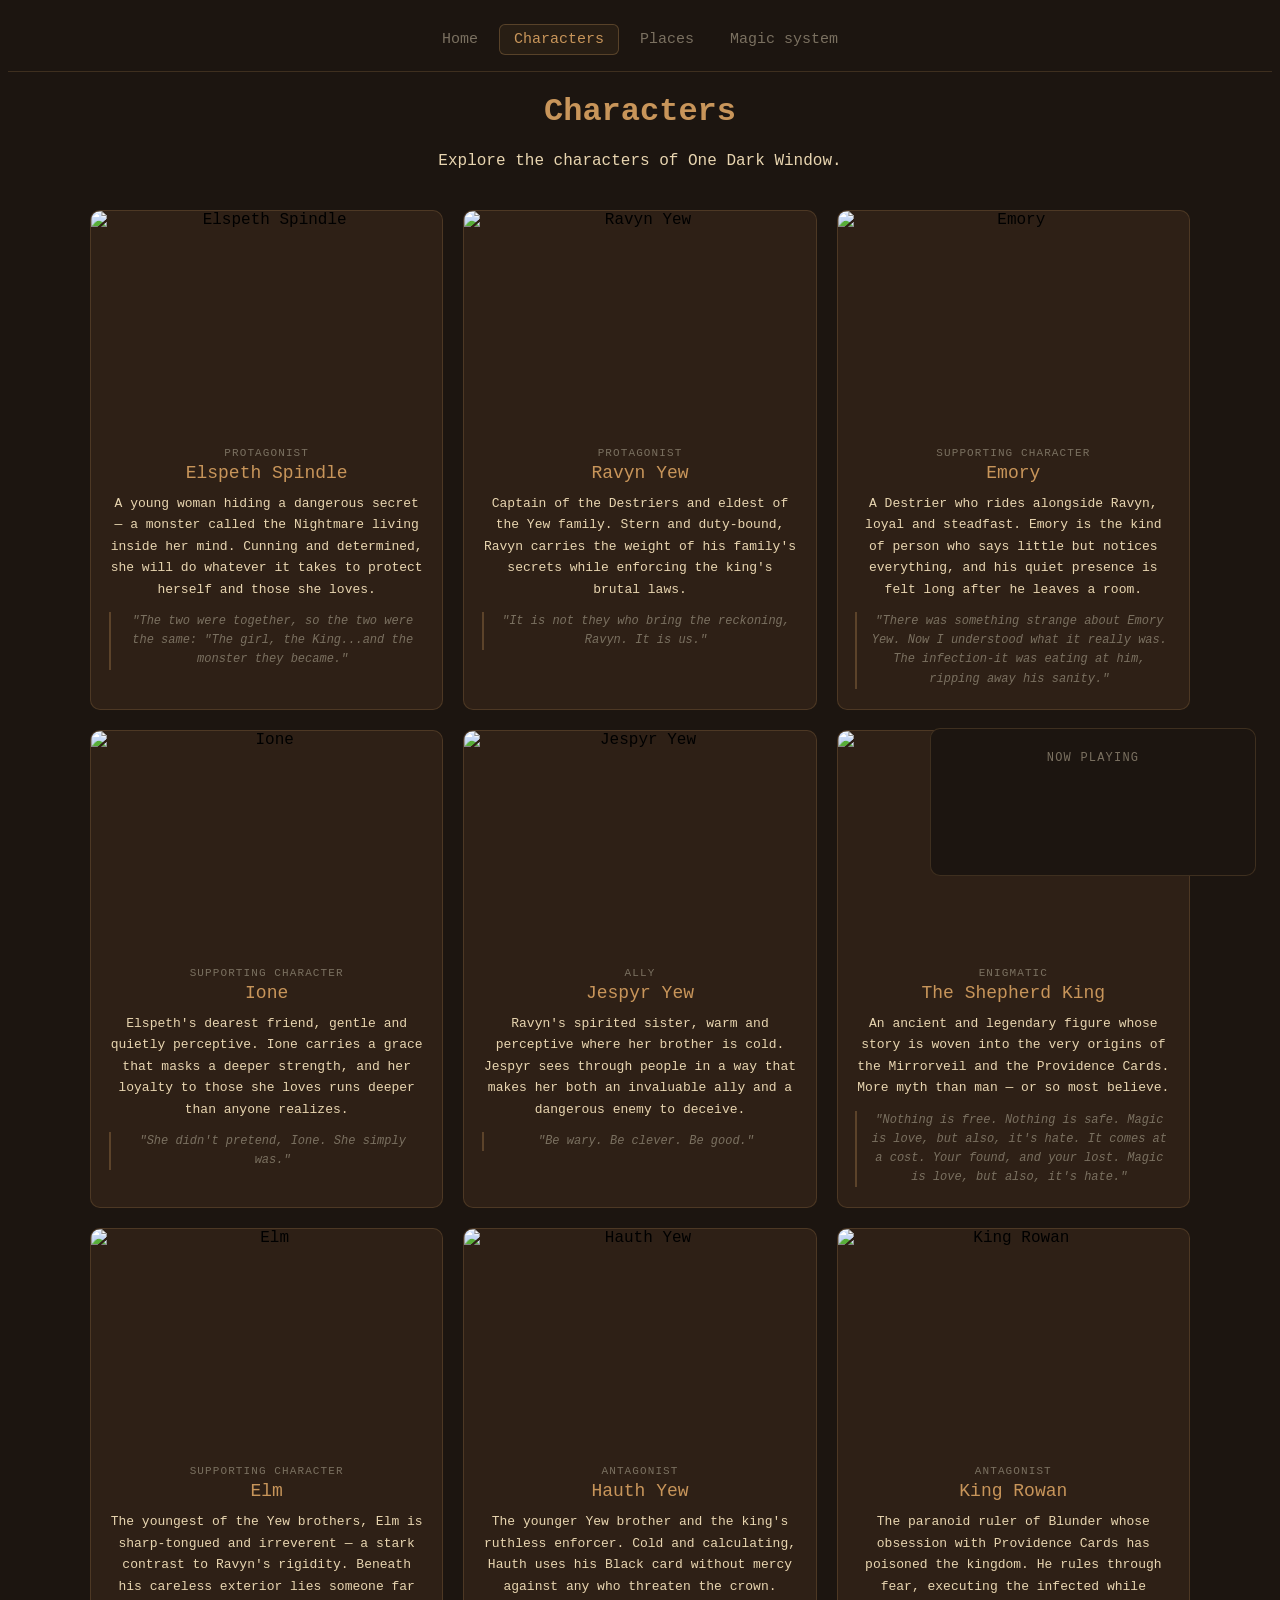
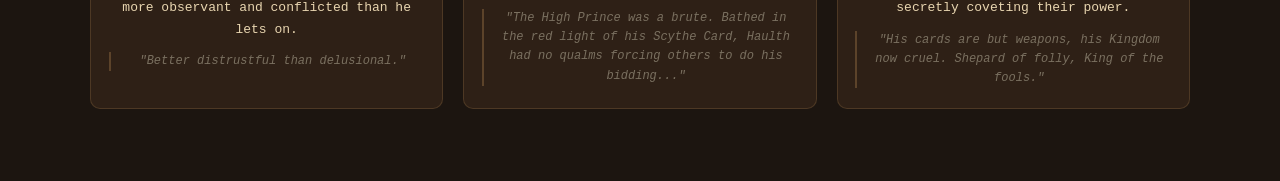
==== characters.html @ 6771c368 "Add files via upload" ====
<!DOCTYPE html>
<html lang="en">
<head>
    <title>Infected Archive</title>
    <link rel="stylesheet" href="style.css">
</head>
<body>
 <nav class="site-nav">
  <div class="nav-links">
    <a href="index.html" class="nav-link">Home</a>
    <a href="characters.html" class="nav-link active">Characters</a>
    <a href="places.html" class="nav-link">Places</a>
    <a href="magic.html" class="nav-link">Magic system</a>
  </div>
</nav>
    <h1>Characters</h1>
    <p>Explore the characters of One Dark Window.</p>
  <div class="character-grid">
    <div class="char-card">
      <img src="assets/elspeth.jpg" alt="Elspeth Spindle" class="char-img">
      <div class="char-body">
        <p class="char-role">Protagonist</p>
        <h2 class="char-name">Elspeth Spindle</h2>
        <p class="char-desc">A young woman hiding a dangerous secret — a monster called the Nightmare living inside her mind. Cunning and determined, she will do whatever it takes to protect herself and those she loves.</p>
      <p class="char-quote">"The two were together, so the two were the same: "The girl, the King...and the monster they became."</p>
      </div>
    </div>

      <div class="char-card">
      <img src="assets/ravyn.jpg" alt="Ravyn Yew" class="char-img">
      <div class="char-body">
        <p class="char-role">Protagonist</p>
        <h2 class="char-name">Ravyn Yew</h2>
        <p class="char-desc">Captain of the Destriers and eldest of the Yew family. Stern and duty-bound, Ravyn carries the weight of his family's secrets while enforcing the king's brutal laws.</p>
        <p class="char-quote">"It is not they who bring the reckoning, Ravyn. It is us."</p>
      </div>
    </div>

    <div class="char-card">
      <img src="assets/emory.jpg" alt="Emory" class="char-img">
      <div class="char-body">
        <p class="char-role">Supporting character</p>
        <h2 class="char-name">Emory</h2>
        <p class="char-desc">A Destrier who rides alongside Ravyn, loyal and steadfast. Emory is the kind of person who says little but notices everything, and his quiet presence is felt long after he leaves a room.</p>
        <p class="char-quote">"There was something strange about Emory Yew. Now I understood what it really was. The infection-it was eating at him, ripping away his sanity."</p>
      </div>
    </div>

    <div class="char-card">
      <img src="assets/ione.jpg" alt="Ione" class="char-img">
      <div class="char-body">
        <p class="char-role">Supporting character</p>
        <h2 class="char-name">Ione</h2>
        <p class="char-desc">Elspeth's dearest friend, gentle and quietly perceptive. Ione carries a grace that masks a deeper strength, and her loyalty to those she loves runs deeper than anyone realizes.</p>
        <p class="char-quote">"She didn't pretend, Ione. She simply was."</p>
      </div>
    </div>

    <div class="char-card">
      <img src="assets/jespyr.jpg" alt="Jespyr Yew" class="char-img">
      <div class="char-body">
        <p class="char-role">Ally</p>
        <h2 class="char-name">Jespyr Yew</h2>
        <p class="char-desc">Ravyn's spirited sister, warm and perceptive where her brother is cold. Jespyr sees through people in a way that makes her both an invaluable ally and a dangerous enemy to deceive.</p>
        <p class="char-quote">"Be wary. Be clever. Be good."</p>
      </div>
    </div>

    <div class="char-card">
      <img src="assets/shepardKing.jpg" alt="The Shepherd King" class="char-img">
      <div class="char-body">
        <p class="char-role">Enigmatic</p>
        <h2 class="char-name">The Shepherd King</h2>
        <p class="char-desc">An ancient and legendary figure whose story is woven into the very origins of the Mirrorveil and the Providence Cards. More myth than man — or so most believe.</p>
        <p class="char-quote">"Nothing is free. Nothing is safe. Magic is love, but also, it's hate. It comes at a cost. Your found, and your lost. Magic is love, but also, it's hate."</p>
      </div>
    </div>

    <div class="char-card">
      <img src="assets/elm.jpg" alt="Elm" class="char-img">
      <div class="char-body">
        <p class="char-role">Supporting character</p>
        <h2 class="char-name">Elm</h2>
        <p class="char-desc">The youngest of the Yew brothers, Elm is sharp-tongued and irreverent — a stark contrast to Ravyn's rigidity. Beneath his careless exterior lies someone far more observant and conflicted than he lets on.</p>
        <p class="char-quote">"Better distrustful than delusional."</p>
      </div>
    </div>

    <div class="char-card">
      <img src="assets/hauth.jpg" alt="Hauth Yew" class="char-img">
      <div class="char-body">
        <p class="char-role">Antagonist</p>
        <h2 class="char-name">Hauth Yew</h2>
        <p class="char-desc">The younger Yew brother and the king's ruthless enforcer. Cold and calculating, Hauth uses his Black card without mercy against any who threaten the crown.</p>
        <p class="char-quote">"The High Prince was a brute. Bathed in the red light of his Scythe Card, Haulth had no qualms forcing others to do his bidding..."</p>
      </div>
    </div>

    <div class="char-card">
      <img src="assets/kingRowan.jpg" alt="King Rowan" class="char-img">
      <div class="char-body">
        <p class="char-role">Antagonist</p>
        <h2 class="char-name">King Rowan</h2>
        <p class="char-desc">The paranoid ruler of Blunder whose obsession with Providence Cards has poisoned the kingdom. He rules through fear, executing the infected while secretly coveting their power.</p>
        <p class="char-quote">"His cards are but weapons, his Kingdom now cruel. Shepard of folly, King of the fools."</p>
      </div>
    </div>

  </div>

  <div class="music-player">
    <p class="music-label">Now playing</p>
    <iframe
      src="https://open.spotify.com/embed/track/52fx0q6CeVVoPkl6RITWLf?utm_source=generator"
      allow="autoplay; clipboard-write; encrypted-media; fullscreen; picture-in-picture"
      loading="lazy">
    </iframe>
  </div>

  <script>
    const player = document.querySelector('.music-player');
    let isDragging = false;
    let offsetX, offsetY;
    player.addEventListener('mousedown', (e) => {
      isDragging = true;
      offsetX = e.clientX - player.getBoundingClientRect().left;
      offsetY = e.clientY - player.getBoundingClientRect().top;
      player.style.cursor = 'grabbing';
    });
    document.addEventListener('mousemove', (e) => {
      if (!isDragging) return;
      player.style.left = e.clientX - offsetX + 'px';
      player.style.top = e.clientY - offsetY + 'px';
    });
    document.addEventListener('mouseup', () => {
      isDragging = false;
      player.style.cursor = 'grab';
    });
  </script>

  </body>
</html>
---- style.css ----
img { 
    width:200px;
}

body { 
    text-align: center;
    font-family:'Courier New', Courier, monospace;
    background: #1C1510;
}

h1 {
    color: #C8955A;
}
p {
    color: #E8D5B0
}
.home-page {
    max-width: 700px;
    margin: 0 auto;
}

.site-nav {
    display: flex;
    justify-content: center;
    padding: 16px 28px;
    background:#1C1510;
    border-bottom: 0.5px solid rgba(200, 149, 90, 0.2);
}

.nav-links {
    display:flex;
    gap: 6px;
}
.nav-link {
    font-family: 'Courier New', Courier, monospace;
    font-size: 15px;
    color: #7a7060;
    padding: 6px 14px;
    border-radius:6px;
    text-decoration: none;
    border: 0.5px solid transparent;
    transition: color 0.15s, background 0.15s;
}
.nav-link:hover {
color:#E8D5B0;
background: rgba(232, 213, 176, 0.07);
}
.nav-link.active {
    color: #C8955A;
    border-color: rgba(200, 149, 90, 0.3);
    background: rgba(200, 149, 90, 0.07);
}

.music-player {
    position: fixed;
    bottom: 24px;
    right: 24px;
    display: flex;
    flex-direction: column;
    align-items:center;
    gap:8px;
    z-index: 999;
    cursor: grab;
    background: #1C1510;
    border: 0.5px solid rgba(200,149,90,0.2);
    border-radius: 10px;
    padding: 10px 12px;
}
.music-label {
    font-family:'Courier New', Courier, monospace;
    font-size: 12px;
    letter-spacing:0.1em;
    text-transform: uppercase;
    color:#7A7060;
}
.music-player iframe {
    width: 300px;
    height: 80px;
    border: none;
    border-radius: 12px;
}

.character-grid {
display: grid;
grid-template-columns: repeat(3, 1fr);
gap:20px;
padding: 1.5rem 2rem 4rem;
max-width:1100px;
margin: 0 auto;
}

.char-card {
    background: #2E2016;
    border: 0.5px solid rgba(200,149,90,0.2);
    border-radius: 10px;
    overflow:hidden;
}
.char-img {
    width: 100%;
    height:220px;
    object-fit:cover;
    display: block;
}
.char-body {
    padding: 1rem 1.1rem 1.25rem;
}

.char-role {
    font-family:'Courier New', Courier, monospace;
    font-size: 11px;
    text-transform: uppercase;
    letter-spacing: 0.1em;
    color: #7A7060;
    margin: 0 0 4px;
}
.char-name {
    font-family:'Courier New', Courier, monospace;
    font-size: 18px;
    font-weight: 400;
    color: #C8955A;
    margin: 0 0 10px;
}
.char-desc {
    font-family:'Courier New', Courier, monospace;
    font-size: 13px;
    color: #E8D5B0;
    line-height: 1.65;
    margin: 0 0 12px;
}
.char-quote {
    font-family:'Courier New', Courier, monospace;
    font-size: 12px;
    font-style: italic;
    color: #7A7060;
    border-left: 2px solid rgba(200,149,90,0.3);
    padding-left: 10px;
    margin: 0;
    line-height: 1.6;
}

.place-card {
    border: 1px solid orange;
    border-radius: 10px;
    padding: 20px;
    width: 300px;
    background: #2E2016;
}
.tag {
    font-size: 11px;
    color: #1C1510;
    background: #C8955A;
    padding: 4px 10px;
    border-radius: 99px;
}

.place-card h2 {
    color: #C8955A;
    font-size: 20px;
    margin-bottom: 10px;
}

.places-grid {
    display:flex;
    gap:20px;
}

.magic-page {
    max-width:680px;
    margin: 0 auto;
    padding: 2rem;
}
.magic-page h2 {
    color: #C8955A;
    font-size: 20px;
    margin-bottom: 10px;
}
.intro {
    font-style: italic;
    color:#C8955A;
    font-size: 18px;
    text-align:center;
}

.fact-box {
    background: #2E2016;
    border-left: 3px solid #C8955A;
    border-radius: 0 8px 8px 0;
    padding: 14px 18px;
    margin: 1.5rem 0;
    color:#E8D5B0;
    font-style: italic;
}

.magic-card {
    width: 150px;
    height: 220px;
    background: #2E2016;
    border: 1px solid #C8955A;
    border-radius: 10px;
    padding: 16px;
    display:flex;
    flex-direction: column;
    justify-content: center;
    align-items: center;
}
.magic-card h3 {
    color: #C8955A;
    font-size: 15px;
    text-align:center;
    margin-bottom: 8px;
}
.magic-card p {
    color: #E8D5B0;
    font-size: 12px;
    text-align: center;
    font-style:italic;
    line-height: 1.6;
}
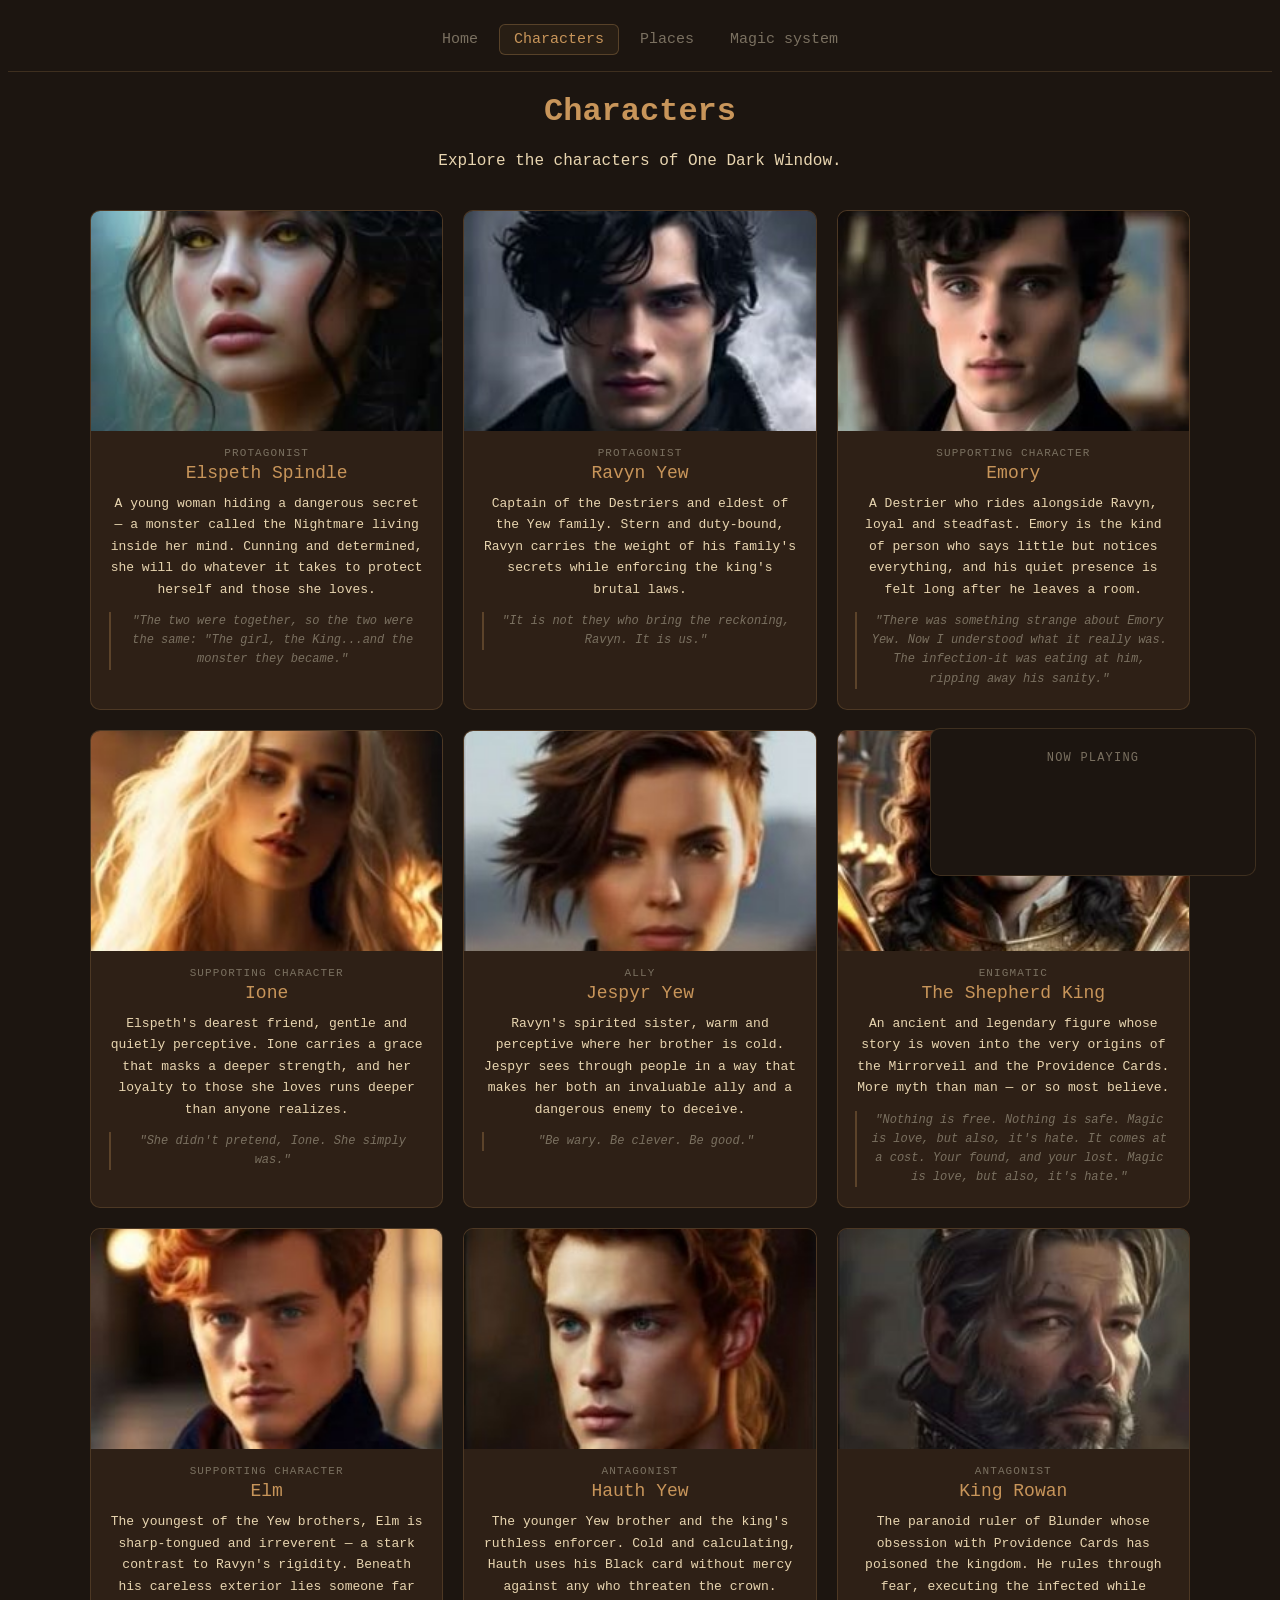
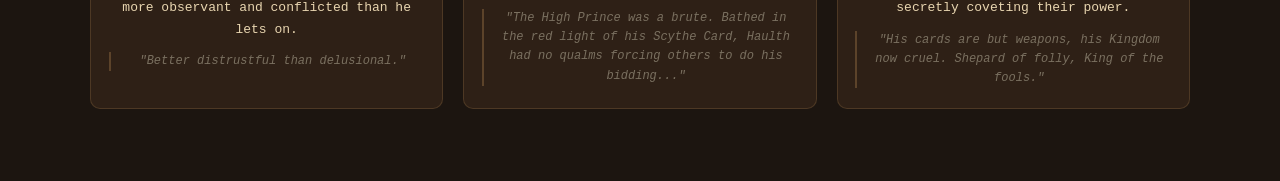
==== commit abf45cdf: "Fix HTML character encoding and image paths" ====
--- a/characters.html
+++ b/characters.html
@@ -17,7 +17,7 @@
     <p>Explore the characters of One Dark Window.</p>
   <div class="character-grid">
     <div class="char-card">
-      <img src="assets/elspeth.jpg" alt="Elspeth Spindle" class="char-img">
+      <img src="elspeth.jpg" alt="Elspeth Spindle" class="char-img">
       <div class="char-body">
         <p class="char-role">Protagonist</p>
         <h2 class="char-name">Elspeth Spindle</h2>
@@ -27,7 +27,7 @@
     </div>
 
       <div class="char-card">
-      <img src="assets/ravyn.jpg" alt="Ravyn Yew" class="char-img">
+      <img src="ravyn.jpg" alt="Ravyn Yew" class="char-img">
       <div class="char-body">
         <p class="char-role">Protagonist</p>
         <h2 class="char-name">Ravyn Yew</h2>
@@ -37,7 +37,7 @@
     </div>
 
     <div class="char-card">
-      <img src="assets/emory.jpg" alt="Emory" class="char-img">
+      <img src="emory.jpg" alt="Emory" class="char-img">
       <div class="char-body">
         <p class="char-role">Supporting character</p>
         <h2 class="char-name">Emory</h2>
@@ -47,7 +47,7 @@
     </div>
 
     <div class="char-card">
-      <img src="assets/ione.jpg" alt="Ione" class="char-img">
+      <img src="ione.jpg" alt="Ione" class="char-img">
       <div class="char-body">
         <p class="char-role">Supporting character</p>
         <h2 class="char-name">Ione</h2>
@@ -57,7 +57,7 @@
     </div>
 
     <div class="char-card">
-      <img src="assets/jespyr.jpg" alt="Jespyr Yew" class="char-img">
+      <img src="jespyr.jpg" alt="Jespyr Yew" class="char-img">
       <div class="char-body">
         <p class="char-role">Ally</p>
         <h2 class="char-name">Jespyr Yew</h2>
@@ -67,7 +67,7 @@
     </div>
 
     <div class="char-card">
-      <img src="assets/shepardKing.jpg" alt="The Shepherd King" class="char-img">
+      <img src="shepardKing.jpg" alt="The Shepherd King" class="char-img">
       <div class="char-body">
         <p class="char-role">Enigmatic</p>
         <h2 class="char-name">The Shepherd King</h2>
@@ -77,7 +77,7 @@
     </div>
 
     <div class="char-card">
-      <img src="assets/elm.jpg" alt="Elm" class="char-img">
+      <img src="elm.jpg" alt="Elm" class="char-img">
       <div class="char-body">
         <p class="char-role">Supporting character</p>
         <h2 class="char-name">Elm</h2>
@@ -87,7 +87,7 @@
     </div>
 
     <div class="char-card">
-      <img src="assets/hauth.jpg" alt="Hauth Yew" class="char-img">
+      <img src="hauth.jpg" alt="Hauth Yew" class="char-img">
       <div class="char-body">
         <p class="char-role">Antagonist</p>
         <h2 class="char-name">Hauth Yew</h2>
@@ -97,7 +97,7 @@
     </div>
 
     <div class="char-card">
-      <img src="assets/kingRowan.jpg" alt="King Rowan" class="char-img">
+      <img src="kingRowan.jpg" alt="King Rowan" class="char-img">
       <div class="char-body">
         <p class="char-role">Antagonist</p>
         <h2 class="char-name">King Rowan</h2>
@@ -139,4 +139,4 @@
   </script>
 
   </body>
-</html>+</html>
